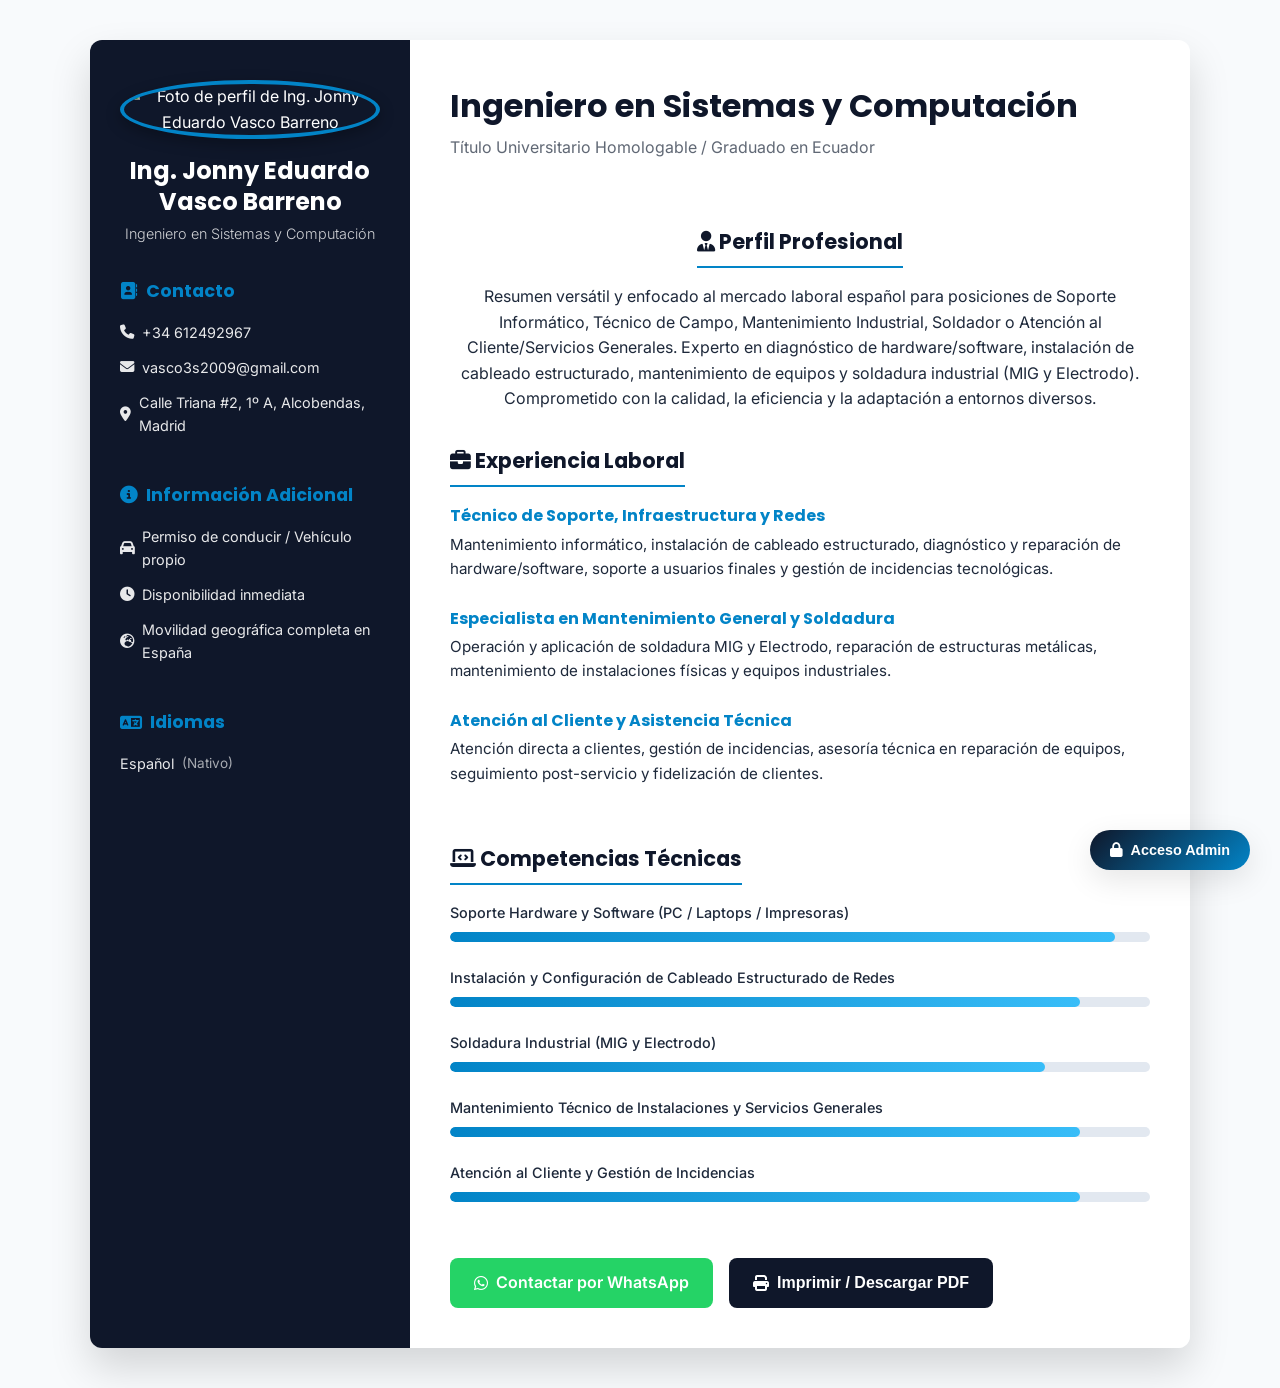
==== cv.html @ 02014654 "Fijar imagenes permanentes en el codigo y GitHub Pages" ====
﻿<!DOCTYPE html>
<html lang="es">
<head>
    <meta charset="UTF-8">
    <meta name="viewport" content="width=device-width, initial-scale=1.0">
    <title>CV - Ing. Jonny Eduardo Vasco Barreno | Vasco Tech Alcobendas</title>
    <!-- Font Awesome 6.5.1 -->
    <link rel="stylesheet" href="https://cdnjs.cloudflare.com/ajax/libs/font-awesome/6.5.1/css/all.min.css">
    <!-- Google Fonts: Poppins e Inter -->
    <link rel="preconnect" href="https://fonts.googleapis.com">
    <link rel="preconnect" href="https://fonts.gstatic.com" crossorigin>
    <link href="https://fonts.googleapis.com/css2?family=Inter:wght@300;400;500;600;700&family=Poppins:wght@400;500;600;700;800&display=swap" rel="stylesheet">
    <!-- Estilos locales -->
    <link rel="stylesheet" href="style.css">
</head>
<body>
    <div class="cv-container">
        <!-- Columna Izquierda: Sidebar -->
        <aside class="cv-sidebar">
            <div class="profile-section">
                <img src="https://images.unsplash.com/photo-1507003211169-0a1dd7228f2d?q=80&w=200" alt="Foto de perfil de Ing. Jonny Eduardo Vasco Barreno" id="profile-img-cv" class="profile-img">
                <h1 class="profile-name">Ing. Jonny Eduardo<br>Vasco Barreno</h1>
                <p class="profile-title">Ingeniero en Sistemas y Computación</p>
            </div>

            <section class="contact-section">
                <h2><i class="fas fa-address-book"></i> Contacto</h2>
                <ul class="contact-info">
                    <li><i class="fas fa-phone"></i> +34 612492967</li>
                    <li><i class="fas fa-envelope"></i> vasco3s2009@gmail.com</li>
                    <li><i class="fas fa-map-marker-alt"></i> Calle Triana #2, 1º A, Alcobendas, Madrid</li>
                </ul>
            </section>

            <section class="info-section">
                <h2><i class="fas fa-info-circle"></i> Información Adicional</h2>
                <ul class="info-list">
                    <li><i class="fas fa-car"></i> Permiso de conducir / Vehículo propio</li>
                    <li><i class="fas fa-clock"></i> Disponibilidad inmediata</li>
                    <li><i class="fas fa-globe-europe"></i> Movilidad geográfica completa en España</li>
                </ul>
            </section>

            <section class="languages-section">
                <h2><i class="fas fa-language"></i> Idiomas</h2>
                <ul class="lang-list">
                    <li><span class="lang-name">Español</span> <span class="lang-level">(Nativo)</span></li>
                </ul>
            </section>
        </aside>

        <!-- Columna Derecha: Main Content -->
        <main class="cv-main">
            <section class="title-section">
                <h1 class="main-title">Ingeniero en Sistemas y Computación</h1>
                <p class="subtitle">Título Universitario Homologable / Graduado en Ecuador</p>
            </section>

            <section class="profile-section">
                <h2><i class="fas fa-user-tie"></i> Perfil Profesional</h2>
                <p>Resumen versátil y enfocado al mercado laboral español para posiciones de Soporte Informático, Técnico de Campo, Mantenimiento Industrial, Soldador o Atención al Cliente/Servicios Generales. Experto en diagnóstico de hardware/software, instalación de cableado estructurado, mantenimiento de equipos y soldadura industrial (MIG y Electrodo). Comprometido con la calidad, la eficiencia y la adaptación a entornos diversos.</p>
            </section>

            <section class="experience-section">
                <h2><i class="fas fa-briefcase"></i> Experiencia Laboral</h2>
                <div class="experience-item">
                    <h3>Técnico de Soporte, Infraestructura y Redes</h3>
                    <p class="exp-desc">Mantenimiento informático, instalación de cableado estructurado, diagnóstico y reparación de hardware/software, soporte a usuarios finales y gestión de incidencias tecnológicas.</p>
                </div>
                <div class="experience-item">
                    <h3>Especialista en Mantenimiento General y Soldadura</h3>
                    <p class="exp-desc">Operación y aplicación de soldadura MIG y Electrodo, reparación de estructuras metálicas, mantenimiento de instalaciones físicas y equipos industriales.</p>
                </div>
                <div class="experience-item">
                    <h3>Atención al Cliente y Asistencia Técnica</h3>
                    <p class="exp-desc">Atención directa a clientes, gestión de incidencias, asesoría técnica en reparación de equipos, seguimiento post-servicio y fidelización de clientes.</p>
                </div>
            </section>

            <section class="skills-section">
                <h2><i class="fas fa-laptop-code"></i> Competencias Técnicas</h2>
                <div class="skills-grid">
                    <div class="skill-item">
                        <span class="skill-label">Soporte Hardware y Software (PC / Laptops / Impresoras)</span>
                        <div class="skill-bar"><div class="skill-level" style="width:95%"></div></div>
                    </div>
                    <div class="skill-item">
                        <span class="skill-label">Instalación y Configuración de Cableado Estructurado de Redes</span>
                        <div class="skill-bar"><div class="skill-level" style="width:90%"></div></div>
                    </div>
                    <div class="skill-item">
                        <span class="skill-label">Soldadura Industrial (MIG y Electrodo)</span>
                        <div class="skill-bar"><div class="skill-level" style="width:85%"></div></div>
                    </div>
                    <div class="skill-item">
                        <span class="skill-label">Mantenimiento Técnico de Instalaciones y Servicios Generales</span>
                        <div class="skill-bar"><div class="skill-level" style="width:90%"></div></div>
                    </div>
                    <div class="skill-item">
                        <span class="skill-label">Atención al Cliente y Gestión de Incidencias</span>
                        <div class="skill-bar"><div class="skill-level" style="width:90%"></div></div>
                    </div>
                </div>
            </section>

            <section class="actions-section">
                <a href="https://wa.me/34612492967?text=Hola%20me%20interesa%20su%20perfil%20profesional" class="btn btn-whatsapp" target="_blank">
                    <i class="fab fa-whatsapp"></i> Contactar por WhatsApp
                </a>
                <button class="btn btn-print" onclick="window.print()">
                    <i class="fas fa-print"></i> Imprimir / Descargar PDF
                </button>
            </section>
        </main>
    </div>

    <!-- Admin Button (fixed at bottom right) -->
    <button id="open-admin-btn" class="admin-link-fixed" aria-label="Acceso de administración">
        <i class="fas fa-lock"></i> Acceso Admin
    </button>

    <!-- Admin Modal -->
    <div id="admin-modal" class="modal">
        <div class="modal-content">
            <span class="modal-close" id="close-admin-btn">&times;</span>
            <h2>Panel de Administración</h2>
            <form id="admin-form">
                <div class="form-group">
                    <label for="admin-password">Contraseña de Administrador:</label>
                    <input type="password" id="admin-password" placeholder="admin123" required>
                </div>
                <div class="form-group">
                    <label for="hero-image-url">URL de Imagen de Hero:</label>
                    <input type="url" id="hero-image-url" placeholder="https://ejemplo.com/imagen.jpg" required>
                </div>
                <button type="submit" class="btn btn-primary">Guardar Cambios</button>
                <p id="admin-message" class="admin-message"></p>
            </form>
        </div>
    </div>

    <script src="script.js"></script>
</body>
</html>
---- style.css ----
﻿:root {
    --primary: #0f172a;
    --accent: #0284c7;
    --text-dark: #1e293b;
    --bg-light: #f8fafc;
    --white: #ffffff;
    --shadow-sm: 0 4px 6px rgba(0, 0, 0, 0.05);
    --shadow-md: 0 10px 30px rgba(0, 0, 0, 0.1);
    --shadow-lg: 0 20px 40px rgba(0, 0, 0, 0.15);
    --transition: all 0.3s cubic-bezier(0.4, 0, 0.2, 1);
}

*, *::before, *::after {
    margin: 0;
    padding: 0;
    box-sizing: border-box;
}

html {
    scroll-behavior: smooth;
}

body {
    font-family: 'Inter', sans-serif;
    line-height: 1.6;
    color: var(--text-dark);
    background-color: var(--bg-light);
    min-height: 100vh;
}

/* ===== HEADER / NAVIGATION ===== */
header {
    position: fixed;
    top: 0;
    left: 0;
    right: 0;
    z-index: 1000;
    background: rgba(15, 23, 42, 0.85);
    backdrop-filter: blur(10px);
    -webkit-backdrop-filter: blur(10px);
    padding: 0 2rem;
    box-shadow: var(--shadow-sm);
}

header .container {
    display: flex;
    justify-content: space-between;
    align-items: center;
    height: 70px;
    max-width: 1200px;
    margin: 0 auto;
}

.logo {
    font-family: 'Poppins', sans-serif;
    font-size: 1.5rem;
    font-weight: 700;
    text-decoration: none;
    color: var(--white);
    display: flex;
    align-items: center;
    gap: 0.5rem;
}

.logo .accent {
    color: var(--accent);
}

/* Hamburger Menu */
.menu-toggle {
    display: none;
    background: none;
    border: none;
    color: var(--white);
    font-size: 1.5rem;
    cursor: pointer;
    padding: 0.5rem;
}

#nav-menu {
    display: flex;
    align-items: center;
    gap: 2rem;
    list-style: none;
}

#nav-menu a {
    color: var(--white);
    text-decoration: none;
    font-weight: 500;
    font-size: 0.95rem;
    transition: var(--transition);
    position: relative;
    padding: 0.25rem 0;
}

#nav-menu a::after {
    content: '';
    position: absolute;
    bottom: 0;
    left: 0;
    width: 0;
    height: 2px;
    background: var(--accent);
    transition: var(--transition);
}

#nav-menu a:hover::after,
#nav-menu a.active::after {
    width: 100%;
}

#nav-menu a:hover {
    color: var(--accent);
}

/* Mobile Menu */
@media (max-width: 768px) {
    .menu-toggle {
        display: block;
    }
    
    #nav-menu {
        position: fixed;
        top: 70px;
        left: 0;
        right: 0;
        background: rgba(15, 23, 42, 0.98);
        backdrop-filter: blur(10px);
        flex-direction: column;
        align-items: center;
        padding: 2rem 0;
        gap: 1.5rem;
        transform: translateY(-100%);
        opacity: 0;
        visibility: hidden;
        transition: var(--transition);
    }
    
    #nav-menu.active {
        transform: translateY(0);
        opacity: 1;
        visibility: visible;
    }
}

/* ===== HERO BANNER ===== */
.hero-section {
    min-height: 85vh;
    width: 100%;
    position: relative;
    display: flex;
    align-items: center;
    justify-content: center;
    overflow: hidden;
    background: var(--primary);
}

.hero-background {
    position: absolute;
    top: 0;
    left: 0;
    width: 100%;
    height: 100%;
    z-index: 1;
}

.hero-background img {
    width: 100%;
    height: 100%;
    object-fit: cover;
}

.hero-overlay {
    position: absolute;
    top: 0;
    left: 0;
    width: 100%;
    height: 100%;
    background: rgba(10, 25, 47, 0.8);
    z-index: 2;
}

.hero-content {
    position: relative;
    z-index: 3;
    text-align: center;
    max-width: 900px;
    padding: 2rem;
    color: var(--white);
}

.hero-title {
    font-family: 'Poppins', sans-serif;
    font-size: 3rem;
    font-weight: 800;
    margin-bottom: 1rem;
    line-height: 1.2;
    text-shadow: 0 4px 6px rgba(0, 0, 0, 0.3);
}

.hero-subtitle {
    font-size: 1.25rem;
    margin-bottom: 2.5rem;
    opacity: 0.9;
    font-weight: 300;
}

/* CTA Buttons */
.hero-actions {
    display: flex;
    flex-wrap: wrap;
    gap: 1rem;
    justify-content: center;
}

.btn {
    border-radius: 8px;
    padding: 12px 24px;
    font-size: 1rem;
    font-weight: 600;
    text-decoration: none;
    display: inline-flex;
    align-items: center;
    gap: 0.5rem;
    transition: var(--transition);
    cursor: pointer;
    border: none;
}

.btn-primary {
    background: linear-gradient(135deg, var(--accent), #0ea5e9);
    color: var(--white);
    box-shadow: 0 4px 15px rgba(2, 132, 199, 0.4);
}

.btn-primary:hover {
    transform: translateY(-2px);
    box-shadow: 0 8px 25px rgba(2, 132, 199, 0.5);
}

.btn-secondary {
    background: var(--white);
    color: var(--primary);
    box-shadow: var(--shadow-md);
}

.btn-secondary:hover {
    transform: translateY(-2px);
    box-shadow: var(--shadow-lg);
}

.btn-tertiary {
    background: transparent;
    color: var(--white);
    border: 2px solid rgba(255, 255, 255, 0.5);
}

.btn-tertiary:hover {
    background: rgba(255, 255, 255, 0.1);
    border-color: var(--white);
}

/* ===== SERVICES SECTION ===== */
.services-section {
    padding: 5rem 2rem;
    background: var(--bg-light);
}

.services-section .container {
    max-width: 1200px;
    margin: 0 auto;
}

.section-title {
    font-family: 'Poppins', sans-serif;
    font-size: 2rem;
    font-weight: 700;
    text-align: center;
    margin-bottom: 0.5rem;
    color: var(--primary);
}

.section-subtitle {
    text-align: center;
    color: var(--text-dark);
    margin-bottom: 3rem;
    opacity: 0.8;
}

.services-grid {
    display: grid;
    grid-template-columns: repeat(auto-fit, minmax(280px, 1fr));
    gap: 2rem;
}

.service-card {
    background: var(--white);
    border: 1px solid rgba(0, 0, 0, 0.05);
    border-radius: 12px;
    padding: 2rem;
    box-shadow: var(--shadow-sm);
    transition: var(--transition);
    text-align: center;
}

.service-card:hover {
    transform: translateY(-5px);
    box-shadow: var(--shadow-md);
}

.service-icon {
    font-size: 2.5rem;
    color: var(--accent);
    margin-bottom: 1rem;
}

.service-card h3 {
    font-family: 'Poppins', sans-serif;
    font-size: 1.3rem;
    margin-bottom: 0.75rem;
    color: var(--primary);
}

.service-card p {
    color: var(--text-dark);
    line-height: 1.6;
}

/* ===== FOOTER ===== */
footer {
    background: var(--primary);
    color: var(--white);
    padding: 3rem 2rem 1rem;
}

footer .container {
    max-width: 1200px;
    margin: 0 auto;
}

.footer-content {
    display: grid;
    grid-template-columns: repeat(auto-fit, minmax(200px, 1fr));
    gap: 2rem;
    margin-bottom: 2rem;
}

.footer-info h3 {
    font-family: 'Poppins', sans-serif;
    font-size: 1.2rem;
    margin-bottom: 1rem;
    color: var(--accent);
}

.footer-info p {
    margin-bottom: 0.5rem;
    display: flex;
    align-items: center;
    gap: 0.5rem;
    opacity: 0.8;
}

.footer-links ul {
    list-style: none;
}

.footer-links li {
    margin-bottom: 0.5rem;
}

.footer-links a {
    color: var(--white);
    text-decoration: none;
    opacity: 0.8;
    transition: var(--transition);
}

.footer-links a:hover {
    color: var(--accent);
    opacity: 1;
}

.social-icons {
    display: flex;
    gap: 1rem;
}

.social-icons a {
    color: var(--white);
    font-size: 1.2rem;
    transition: var(--transition);
}

.social-icons a:hover {
    color: var(--accent);
}

.footer-bottom {
    text-align: center;
    padding-top: 1rem;
    border-top: 1px solid rgba(255, 255, 255, 0.1);
    display: flex;
    justify-content: space-between;
    align-items: center;
    flex-wrap: wrap;
    gap: 1rem;
}

.admin-link {
    background: none;
    border: 1px solid rgba(255, 255, 255, 0.3);
    color: var(--white);
    padding: 0.5rem 1rem;
    border-radius: 50px;
    cursor: pointer;
    transition: var(--transition);
    font-size: 0.9rem;
}

.admin-link:hover {
    background: rgba(255, 255, 255, 0.1);
    border-color: var(--accent);
}

/* ===== ADMIN MODAL ===== */
.modal {
    position: fixed;
    top: 0;
    left: 0;
    width: 100%;
    height: 100%;
    background: rgba(0, 0, 0, 0.6);
    z-index: 2000;
    display: none;
    align-items: center;
    justify-content: center;
    backdrop-filter: blur(5px);
}

.modal.active {
    display: flex;
}

.modal-content {
    background: var(--white);
    padding: 2rem;
    border-radius: 12px;
    max-width: 500px;
    width: 90%;
    position: relative;
    box-shadow: var(--shadow-lg);
    animation: modalSlideIn 0.3s ease-out;
}

@keyframes modalSlideIn {
    from {
        opacity: 0;
        transform: translateY(-20px);
    }
    to {
        opacity: 1;
        transform: translateY(0);
    }
}

.modal-close {
    position: absolute;
    top: 1rem;
    right: 1rem;
    background: none;
    border: none;
    font-size: 1.5rem;
    cursor: pointer;
    color: var(--text-dark);
    transition: var(--transition);
}

.modal-close:hover {
    color: #ef4444;
}

.modal-content h2 {
    font-family: 'Poppins', sans-serif;
    margin-bottom: 1.5rem;
    color: var(--primary);
}

.form-group {
    margin-bottom: 1rem;
}

.form-group label {
    display: block;
    margin-bottom: 0.5rem;
    font-weight: 500;
    color: var(--text-dark);
}

.form-group input {
    width: 100%;
    padding: 0.75rem;
    border: 1px solid #e2e8f0;
    border-radius: 8px;
    font-size: 1rem;
    transition: var(--transition);
}

.form-group input:focus {
    outline: none;
    border-color: var(--accent);
    box-shadow: 0 0 0 3px rgba(2, 132, 199, 0.1);
}

.admin-message {
    margin-top: 1rem;
    font-weight: 500;
}

/* ===== CV LAYOUT ===== */
.cv-container {
    display: grid;
    grid-template-columns: 320px 1fr;
    gap: 0;
    max-width: 1100px;
    margin: 40px auto;
    box-shadow: var(--shadow-lg);
    border-radius: 12px;
    overflow: hidden;
}

/* Left Sidebar */
.cv-sidebar {
    background: var(--primary);
    color: var(--white);
    padding: 40px 30px;
    display: flex;
    flex-direction: column;
    gap: 2rem;
}

.profile-section {
    text-align: center;
}

.profile-img {
    width: 150px;
    height: 150px;
    border-radius: 50%;
    object-fit: cover;
    border: 4px solid var(--accent);
    margin-bottom: 1rem;
    box-shadow: 0 5px 15px rgba(0, 0, 0, 0.3);
}

.profile-name {
    font-family: 'Poppins', sans-serif;
    font-size: 1.5rem;
    font-weight: 700;
    margin-bottom: 0.25rem;
    line-height: 1.3;
}

.profile-title {
    font-size: 0.9rem;
    opacity: 0.8;
    font-weight: 300;
}

.contact-section h2,
.info-section h2,
.languages-section h2 {
    font-family: 'Poppins', sans-serif;
    font-size: 1.1rem;
    margin-bottom: 1rem;
    color: var(--accent);
    display: flex;
    align-items: center;
    gap: 0.5rem;
}

.contact-info,
.info-list,
.lang-list {
    list-style: none;
}

.contact-info li,
.info-list li,
.lang-list li {
    margin-bottom: 0.75rem;
    display: flex;
    align-items: center;
    gap: 0.5rem;
    font-size: 0.9rem;
    opacity: 0.9;
}

.lang-level {
    font-size: 0.85rem;
    opacity: 0.7;
}

/* Right Main Content */
.cv-main {
    background: var(--white);
    padding: 40px;
    display: flex;
    flex-direction: column;
    gap: 2rem;
}

.main-title {
    font-family: 'Poppins', sans-serif;
    font-size: 2rem;
    font-weight: 700;
    color: var(--primary);
    margin-bottom: 0.25rem;
}

.subtitle {
    color: var(--text-dark);
    opacity: 0.7;
    margin-bottom: 2rem;
}

.profile-section h2,
.experience-section h2,
.skills-section h2 {
    font-family: 'Poppins', sans-serif;
    font-size: 1.3rem;
    color: var(--primary);
    border-bottom: 2px solid var(--accent);
    padding-bottom: 0.5rem;
    display: inline-block;
    margin-bottom: 1rem;
}

.experience-item {
    margin-bottom: 1.5rem;
}

.experience-item h3 {
    font-family: 'Poppins', sans-serif;
    font-size: 1rem;
    color: var(--accent);
    margin-bottom: 0.25rem;
}

.exp-desc {
    color: var(--text-dark);
    line-height: 1.6;
    font-size: 0.95rem;
}

/* Skills Bars */
.skills-grid {
    display: flex;
    flex-direction: column;
    gap: 1rem;
}

.skill-item {
    margin-bottom: 0.5rem;
}

.skill-label {
    display: block;
    margin-bottom: 0.5rem;
    font-weight: 500;
    font-size: 0.9rem;
    color: var(--text-dark);
}

.skill-bar {
    width: 100%;
    height: 10px;
    background: #e2e8f0;
    border-radius: 5px;
    overflow: hidden;
}

.skill-level {
    height: 100%;
    background: linear-gradient(90deg, var(--accent), #38bdf8);
    border-radius: 5px;
    transition: width 1s ease-in-out;
}

/* Action Buttons */
.actions-section {
    display: flex;
    flex-wrap: wrap;
    gap: 1rem;
    margin-top: 1rem;
}

.btn-whatsapp {
    background: #25d366;
    color: var(--white);
    padding: 0.75rem 1.5rem;
    border-radius: 8px;
    text-decoration: none;
    font-weight: 600;
    display: inline-flex;
    align-items: center;
    gap: 0.5rem;
    transition: var(--transition);
}

.btn-whatsapp:hover {
    background: #128C7E;
    transform: translateY(-2px);
}

.btn-print {
    background: var(--primary);
    color: var(--white);
    padding: 0.75rem 1.5rem;
    border-radius: 8px;
    border: none;
    cursor: pointer;
    font-weight: 600;
    display: inline-flex;
    align-items: center;
    gap: 0.5rem;
    transition: var(--transition);
}

.btn-print:hover {
    background: #1e293b;
    transform: translateY(-2px);
}

/* ===== ADMIN FIXED BUTTON FOR CV ===== */
.admin-link-fixed {
    position: fixed;
    bottom: 30px;
    right: 30px;
    background: linear-gradient(135deg, var(--primary), var(--accent));
    color: var(--white);
    padding: 0.75rem 1.25rem;
    border-radius: 50px;
    cursor: pointer;
    transition: var(--transition);
    font-size: 0.9rem;
    font-weight: 600;
    box-shadow: var(--shadow-md);
    z-index: 999;
    display: flex;
    align-items: center;
    gap: 0.5rem;
    border: none;
}

.admin-link-fixed:hover {
    transform: translateY(-3px);
    box-shadow: var(--shadow-lg);
}

/* ===== FADE-IN ANIMATIONS ===== */
@keyframes fadeInUp {
    from {
        opacity: 0;
        transform: translateY(30px);
    }
    to {
        opacity: 1;
        transform: translateY(0);
    }
}

.fade-in {
    opacity: 0;
    animation: fadeInUp 0.6s ease-out forwards;
}

.fade-in-1 { animation-delay: 0.1s; }
.fade-in-2 { animation-delay: 0.2s; }
.fade-in-3 { animation-delay: 0.3s; }
.fade-in-4 { animation-delay: 0.4s; }

/* ===== PRINT STYLES ===== */
@media print {
    header, footer, .admin-link-fixed, .modal {
        display: none !important;
    }
    
    .cv-container {
        box-shadow: none;
        margin: 0;
        display: block;
    }
    
    .cv-sidebar {
        background: #f1f5f9 !important;
        color: #1e293b !important;
    }
    
    .profile-img {
        border-color: #0284c7;
    }
}

/* ===== RESPONSIVE ===== */
@media (max-width: 768px) {
    .cv-container {
        grid-template-columns: 1fr;
    }
    
    .cv-sidebar {
        padding: 2rem;
    }
    
    .cv-main {
        padding: 2rem;
    }
    
    .hero-title {
        font-size: 2rem;
    }
    
    .hero-subtitle {
        font-size: 1rem;
    }
}
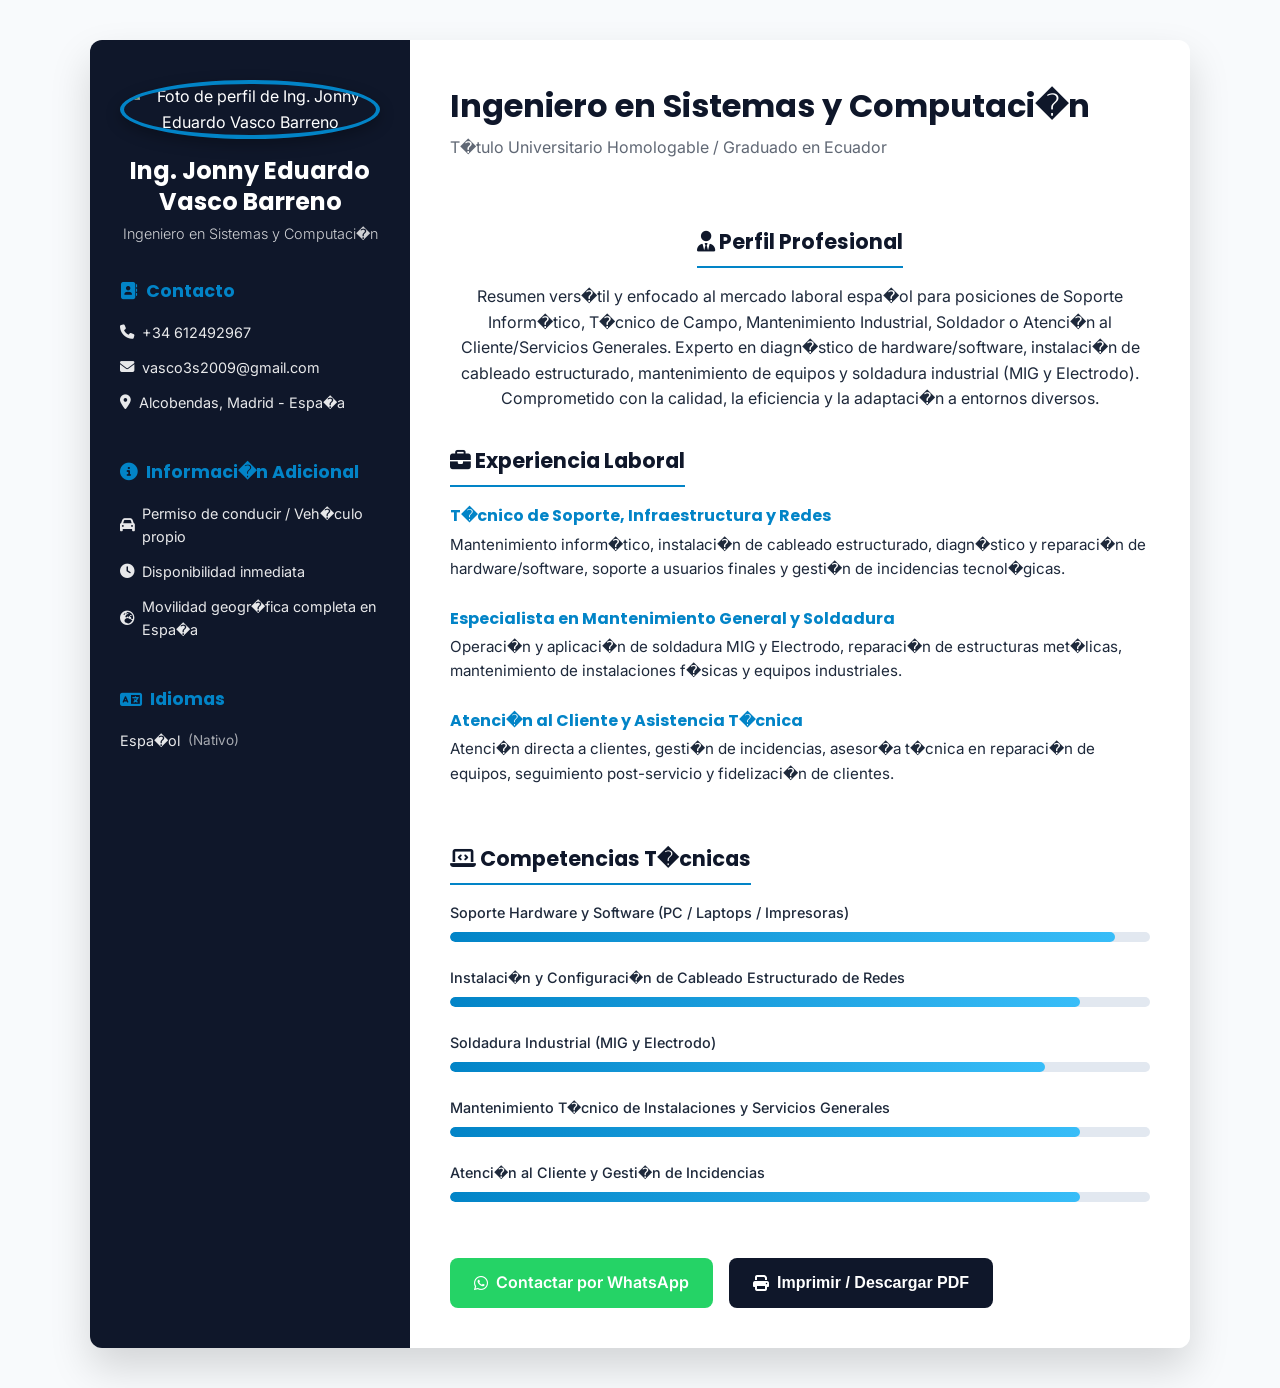
==== commit 25d09071: "Fix UTF-8 encoding" ====
--- a/cv.html
+++ b/cv.html
@@ -1,4 +1,4 @@
-﻿<!DOCTYPE html>
+<!DOCTYPE html>
 <html lang="es">
 <head>
     <meta charset="UTF-8">
@@ -13,14 +13,15 @@
     <!-- Estilos locales -->
     <link rel="stylesheet" href="style.css">
 </head>
+<meta charset="UTF-8">
 <body>
     <div class="cv-container">
         <!-- Columna Izquierda: Sidebar -->
         <aside class="cv-sidebar">
             <div class="profile-section">
-                <img src="https://images.unsplash.com/photo-1507003211169-0a1dd7228f2d?q=80&w=200" alt="Foto de perfil de Ing. Jonny Eduardo Vasco Barreno" id="profile-img-cv" class="profile-img">
+                <img src="https://scontent-mad1-1.xx.fbcdn.net/v/t39.30808-6/829137377_1074063778867926_5839593242863485234_n.jpg?stp=dst-jpg_tt6&cstp=mx864x863&ctp=s864x863&_nc_cat=102&ccb=1-7&_nc_sid=6ee11a&_nc_ohc=-erC6nvDLV4Q7kNvwG2QUHY&_nc_oc=Adq-GVQN6awpLHpg--c1O4Q_1v_vTItUYoOlGm10Qt5p7Rcw7vxBoX81ZN5Y6umU5rk&_nc_zt=23&_nc_ht=scontent-mad1-1.xx&_nc_gid=gHOF_grSKppvXZ_T6NCb5Q&_nc_ss=7b2a8&oh=00_AQNHhOpcdLUcVbDbBa9IS7drCjH97a9dZBU5TESb_ovpeg&oe=6AC1A986" alt="Foto de perfil de Ing. Jonny Eduardo Vasco Barreno" id="profile-img-cv" class="profile-img">
                 <h1 class="profile-name">Ing. Jonny Eduardo<br>Vasco Barreno</h1>
-                <p class="profile-title">Ingeniero en Sistemas y Computación</p>
+                <p class="profile-title">Ingeniero en Sistemas y Computaci�n</p>
             </div>
 
             <section class="contact-section">
@@ -28,23 +29,23 @@
                 <ul class="contact-info">
                     <li><i class="fas fa-phone"></i> +34 612492967</li>
                     <li><i class="fas fa-envelope"></i> vasco3s2009@gmail.com</li>
-                    <li><i class="fas fa-map-marker-alt"></i> Calle Triana #2, 1º A, Alcobendas, Madrid</li>
+                                        <li><i class="fas fa-map-marker-alt"></i> Alcobendas, Madrid - Espa�a</li>
                 </ul>
             </section>
 
             <section class="info-section">
-                <h2><i class="fas fa-info-circle"></i> Información Adicional</h2>
+                <h2><i class="fas fa-info-circle"></i> Informaci�n Adicional</h2>
                 <ul class="info-list">
-                    <li><i class="fas fa-car"></i> Permiso de conducir / Vehículo propio</li>
+                    <li><i class="fas fa-car"></i> Permiso de conducir / Veh�culo propio</li>
                     <li><i class="fas fa-clock"></i> Disponibilidad inmediata</li>
-                    <li><i class="fas fa-globe-europe"></i> Movilidad geográfica completa en España</li>
+                    <li><i class="fas fa-globe-europe"></i> Movilidad geogr�fica completa en Espa�a</li>
                 </ul>
             </section>
 
             <section class="languages-section">
                 <h2><i class="fas fa-language"></i> Idiomas</h2>
                 <ul class="lang-list">
-                    <li><span class="lang-name">Español</span> <span class="lang-level">(Nativo)</span></li>
+                    <li><span class="lang-name">Espa�ol</span> <span class="lang-level">(Nativo)</span></li>
                 </ul>
             </section>
         </aside>
@@ -52,40 +53,40 @@
         <!-- Columna Derecha: Main Content -->
         <main class="cv-main">
             <section class="title-section">
-                <h1 class="main-title">Ingeniero en Sistemas y Computación</h1>
-                <p class="subtitle">Título Universitario Homologable / Graduado en Ecuador</p>
+                <h1 class="main-title">Ingeniero en Sistemas y Computaci�n</h1>
+                <p class="subtitle">T�tulo Universitario Homologable / Graduado en Ecuador</p>
             </section>
 
             <section class="profile-section">
                 <h2><i class="fas fa-user-tie"></i> Perfil Profesional</h2>
-                <p>Resumen versátil y enfocado al mercado laboral español para posiciones de Soporte Informático, Técnico de Campo, Mantenimiento Industrial, Soldador o Atención al Cliente/Servicios Generales. Experto en diagnóstico de hardware/software, instalación de cableado estructurado, mantenimiento de equipos y soldadura industrial (MIG y Electrodo). Comprometido con la calidad, la eficiencia y la adaptación a entornos diversos.</p>
+                <p>Resumen vers�til y enfocado al mercado laboral espa�ol para posiciones de Soporte Inform�tico, T�cnico de Campo, Mantenimiento Industrial, Soldador o Atenci�n al Cliente/Servicios Generales. Experto en diagn�stico de hardware/software, instalaci�n de cableado estructurado, mantenimiento de equipos y soldadura industrial (MIG y Electrodo). Comprometido con la calidad, la eficiencia y la adaptaci�n a entornos diversos.</p>
             </section>
 
             <section class="experience-section">
                 <h2><i class="fas fa-briefcase"></i> Experiencia Laboral</h2>
                 <div class="experience-item">
-                    <h3>Técnico de Soporte, Infraestructura y Redes</h3>
-                    <p class="exp-desc">Mantenimiento informático, instalación de cableado estructurado, diagnóstico y reparación de hardware/software, soporte a usuarios finales y gestión de incidencias tecnológicas.</p>
+                    <h3>T�cnico de Soporte, Infraestructura y Redes</h3>
+                    <p class="exp-desc">Mantenimiento inform�tico, instalaci�n de cableado estructurado, diagn�stico y reparaci�n de hardware/software, soporte a usuarios finales y gesti�n de incidencias tecnol�gicas.</p>
                 </div>
                 <div class="experience-item">
                     <h3>Especialista en Mantenimiento General y Soldadura</h3>
-                    <p class="exp-desc">Operación y aplicación de soldadura MIG y Electrodo, reparación de estructuras metálicas, mantenimiento de instalaciones físicas y equipos industriales.</p>
+                    <p class="exp-desc">Operaci�n y aplicaci�n de soldadura MIG y Electrodo, reparaci�n de estructuras met�licas, mantenimiento de instalaciones f�sicas y equipos industriales.</p>
                 </div>
                 <div class="experience-item">
-                    <h3>Atención al Cliente y Asistencia Técnica</h3>
-                    <p class="exp-desc">Atención directa a clientes, gestión de incidencias, asesoría técnica en reparación de equipos, seguimiento post-servicio y fidelización de clientes.</p>
+                    <h3>Atenci�n al Cliente y Asistencia T�cnica</h3>
+                    <p class="exp-desc">Atenci�n directa a clientes, gesti�n de incidencias, asesor�a t�cnica en reparaci�n de equipos, seguimiento post-servicio y fidelizaci�n de clientes.</p>
                 </div>
             </section>
 
             <section class="skills-section">
-                <h2><i class="fas fa-laptop-code"></i> Competencias Técnicas</h2>
+                <h2><i class="fas fa-laptop-code"></i> Competencias T�cnicas</h2>
                 <div class="skills-grid">
                     <div class="skill-item">
                         <span class="skill-label">Soporte Hardware y Software (PC / Laptops / Impresoras)</span>
                         <div class="skill-bar"><div class="skill-level" style="width:95%"></div></div>
                     </div>
                     <div class="skill-item">
-                        <span class="skill-label">Instalación y Configuración de Cableado Estructurado de Redes</span>
+                        <span class="skill-label">Instalaci�n y Configuraci�n de Cableado Estructurado de Redes</span>
                         <div class="skill-bar"><div class="skill-level" style="width:90%"></div></div>
                     </div>
                     <div class="skill-item">
@@ -93,11 +94,11 @@
                         <div class="skill-bar"><div class="skill-level" style="width:85%"></div></div>
                     </div>
                     <div class="skill-item">
-                        <span class="skill-label">Mantenimiento Técnico de Instalaciones y Servicios Generales</span>
+                        <span class="skill-label">Mantenimiento T�cnico de Instalaciones y Servicios Generales</span>
                         <div class="skill-bar"><div class="skill-level" style="width:90%"></div></div>
                     </div>
                     <div class="skill-item">
-                        <span class="skill-label">Atención al Cliente y Gestión de Incidencias</span>
+                        <span class="skill-label">Atenci�n al Cliente y Gesti�n de Incidencias</span>
                         <div class="skill-bar"><div class="skill-level" style="width:90%"></div></div>
                     </div>
                 </div>
@@ -114,31 +115,9 @@
         </main>
     </div>
 
-    <!-- Admin Button (fixed at bottom right) -->
-    <button id="open-admin-btn" class="admin-link-fixed" aria-label="Acceso de administración">
-        <i class="fas fa-lock"></i> Acceso Admin
-    </button>
-
-    <!-- Admin Modal -->
-    <div id="admin-modal" class="modal">
-        <div class="modal-content">
-            <span class="modal-close" id="close-admin-btn">&times;</span>
-            <h2>Panel de Administración</h2>
-            <form id="admin-form">
-                <div class="form-group">
-                    <label for="admin-password">Contraseña de Administrador:</label>
-                    <input type="password" id="admin-password" placeholder="admin123" required>
-                </div>
-                <div class="form-group">
-                    <label for="hero-image-url">URL de Imagen de Hero:</label>
-                    <input type="url" id="hero-image-url" placeholder="https://ejemplo.com/imagen.jpg" required>
-                </div>
-                <button type="submit" class="btn btn-primary">Guardar Cambios</button>
-                <p id="admin-message" class="admin-message"></p>
-            </form>
-        </div>
-    </div>
+    
 
     <script src="script.js"></script>
 </body>
 </html>
+
--- a/style.css
+++ b/style.css
@@ -730,35 +730,7 @@
 .btn-print:hover {
     background: #1e293b;
     transform: translateY(-2px);
-}
-
-/* ===== ADMIN FIXED BUTTON FOR CV ===== */
-.admin-link-fixed {
-    position: fixed;
-    bottom: 30px;
-    right: 30px;
-    background: linear-gradient(135deg, var(--primary), var(--accent));
-    color: var(--white);
-    padding: 0.75rem 1.25rem;
-    border-radius: 50px;
-    cursor: pointer;
-    transition: var(--transition);
-    font-size: 0.9rem;
-    font-weight: 600;
-    box-shadow: var(--shadow-md);
-    z-index: 999;
-    display: flex;
-    align-items: center;
-    gap: 0.5rem;
-    border: none;
-}
-
-.admin-link-fixed:hover {
-    transform: translateY(-3px);
-    box-shadow: var(--shadow-lg);
-}
-
-/* ===== FADE-IN ANIMATIONS ===== */
+}/* ===== FADE-IN ANIMATIONS ===== */
 @keyframes fadeInUp {
     from {
         opacity: 0;
@@ -782,7 +754,7 @@
 
 /* ===== PRINT STYLES ===== */
 @media print {
-    header, footer, .admin-link-fixed, .modal {
+    header, footer {
         display: none !important;
     }
     
@@ -824,3 +796,5 @@
         font-size: 1rem;
     }
 }
+
+
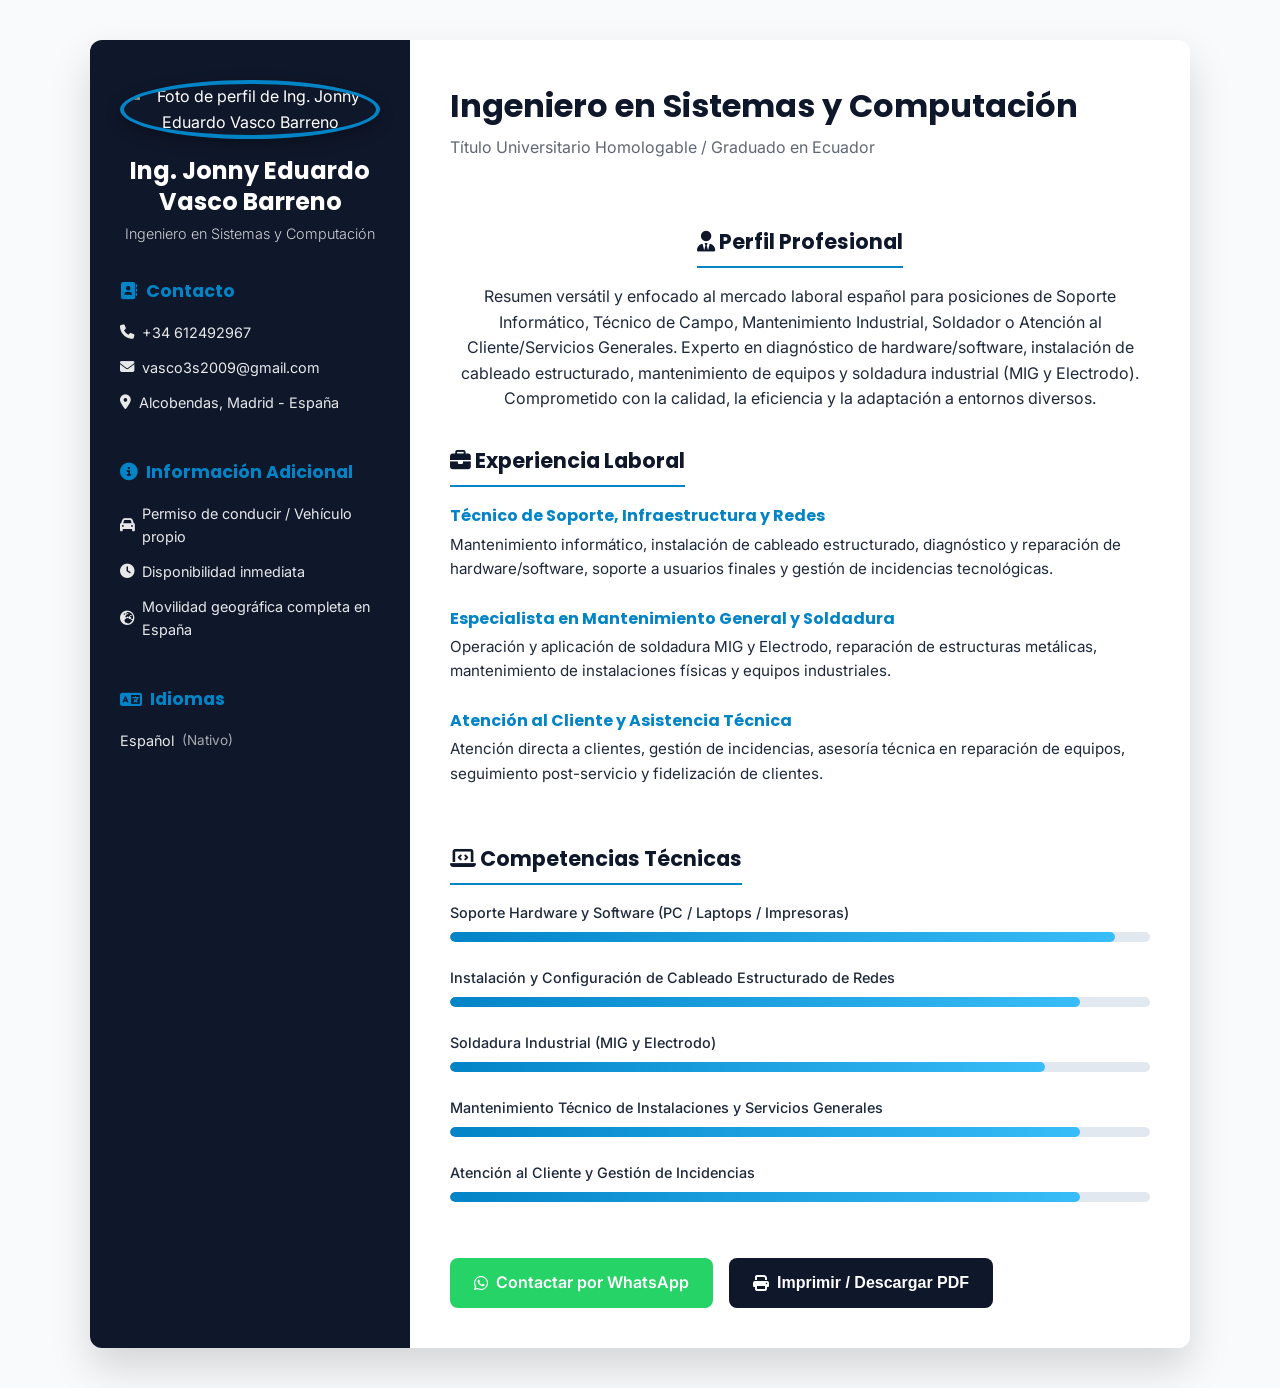
==== commit 89878196: "Fix typos in cv.html" ====
--- a/cv.html
+++ b/cv.html
@@ -13,7 +13,6 @@
     <!-- Estilos locales -->
     <link rel="stylesheet" href="style.css">
 </head>
-<meta charset="UTF-8">
 <body>
     <div class="cv-container">
         <!-- Columna Izquierda: Sidebar -->
@@ -21,7 +20,7 @@
             <div class="profile-section">
                 <img src="https://scontent-mad1-1.xx.fbcdn.net/v/t39.30808-6/829137377_1074063778867926_5839593242863485234_n.jpg?stp=dst-jpg_tt6&cstp=mx864x863&ctp=s864x863&_nc_cat=102&ccb=1-7&_nc_sid=6ee11a&_nc_ohc=-erC6nvDLV4Q7kNvwG2QUHY&_nc_oc=Adq-GVQN6awpLHpg--c1O4Q_1v_vTItUYoOlGm10Qt5p7Rcw7vxBoX81ZN5Y6umU5rk&_nc_zt=23&_nc_ht=scontent-mad1-1.xx&_nc_gid=gHOF_grSKppvXZ_T6NCb5Q&_nc_ss=7b2a8&oh=00_AQNHhOpcdLUcVbDbBa9IS7drCjH97a9dZBU5TESb_ovpeg&oe=6AC1A986" alt="Foto de perfil de Ing. Jonny Eduardo Vasco Barreno" id="profile-img-cv" class="profile-img">
                 <h1 class="profile-name">Ing. Jonny Eduardo<br>Vasco Barreno</h1>
-                <p class="profile-title">Ingeniero en Sistemas y Computaci�n</p>
+                <p class="profile-title">Ingeniero en Sistemas y Computación</p>
             </div>
 
             <section class="contact-section">
@@ -29,23 +28,23 @@
                 <ul class="contact-info">
                     <li><i class="fas fa-phone"></i> +34 612492967</li>
                     <li><i class="fas fa-envelope"></i> vasco3s2009@gmail.com</li>
-                                        <li><i class="fas fa-map-marker-alt"></i> Alcobendas, Madrid - Espa�a</li>
+                    <li><i class="fas fa-map-marker-alt"></i> Alcobendas, Madrid - España</li>
                 </ul>
             </section>
 
             <section class="info-section">
-                <h2><i class="fas fa-info-circle"></i> Informaci�n Adicional</h2>
+                <h2><i class="fas fa-info-circle"></i> Información Adicional</h2>
                 <ul class="info-list">
-                    <li><i class="fas fa-car"></i> Permiso de conducir / Veh�culo propio</li>
+                    <li><i class="fas fa-car"></i> Permiso de conducir / Vehículo propio</li>
                     <li><i class="fas fa-clock"></i> Disponibilidad inmediata</li>
-                    <li><i class="fas fa-globe-europe"></i> Movilidad geogr�fica completa en Espa�a</li>
+                    <li><i class="fas fa-globe-europe"></i> Movilidad geográfica completa en España</li>
                 </ul>
             </section>
 
             <section class="languages-section">
                 <h2><i class="fas fa-language"></i> Idiomas</h2>
                 <ul class="lang-list">
-                    <li><span class="lang-name">Espa�ol</span> <span class="lang-level">(Nativo)</span></li>
+                    <li><span class="lang-name">Español</span> <span class="lang-level">(Nativo)</span></li>
                 </ul>
             </section>
         </aside>
@@ -53,40 +52,40 @@
         <!-- Columna Derecha: Main Content -->
         <main class="cv-main">
             <section class="title-section">
-                <h1 class="main-title">Ingeniero en Sistemas y Computaci�n</h1>
-                <p class="subtitle">T�tulo Universitario Homologable / Graduado en Ecuador</p>
+                <h1 class="main-title">Ingeniero en Sistemas y Computación</h1>
+                <p class="subtitle">Título Universitario Homologable / Graduado en Ecuador</p>
             </section>
 
             <section class="profile-section">
                 <h2><i class="fas fa-user-tie"></i> Perfil Profesional</h2>
-                <p>Resumen vers�til y enfocado al mercado laboral espa�ol para posiciones de Soporte Inform�tico, T�cnico de Campo, Mantenimiento Industrial, Soldador o Atenci�n al Cliente/Servicios Generales. Experto en diagn�stico de hardware/software, instalaci�n de cableado estructurado, mantenimiento de equipos y soldadura industrial (MIG y Electrodo). Comprometido con la calidad, la eficiencia y la adaptaci�n a entornos diversos.</p>
+                <p>Resumen versátil y enfocado al mercado laboral español para posiciones de Soporte Informático, Técnico de Campo, Mantenimiento Industrial, Soldador o Atención al Cliente/Servicios Generales. Experto en diagnóstico de hardware/software, instalación de cableado estructurado, mantenimiento de equipos y soldadura industrial (MIG y Electrodo). Comprometido con la calidad, la eficiencia y la adaptación a entornos diversos.</p>
             </section>
 
             <section class="experience-section">
                 <h2><i class="fas fa-briefcase"></i> Experiencia Laboral</h2>
                 <div class="experience-item">
-                    <h3>T�cnico de Soporte, Infraestructura y Redes</h3>
-                    <p class="exp-desc">Mantenimiento inform�tico, instalaci�n de cableado estructurado, diagn�stico y reparaci�n de hardware/software, soporte a usuarios finales y gesti�n de incidencias tecnol�gicas.</p>
+                    <h3>Técnico de Soporte, Infraestructura y Redes</h3>
+                    <p class="exp-desc">Mantenimiento informático, instalación de cableado estructurado, diagnóstico y reparación de hardware/software, soporte a usuarios finales y gestión de incidencias tecnológicas.</p>
                 </div>
                 <div class="experience-item">
                     <h3>Especialista en Mantenimiento General y Soldadura</h3>
-                    <p class="exp-desc">Operaci�n y aplicaci�n de soldadura MIG y Electrodo, reparaci�n de estructuras met�licas, mantenimiento de instalaciones f�sicas y equipos industriales.</p>
+                    <p class="exp-desc">Operación y aplicación de soldadura MIG y Electrodo, reparación de estructuras metálicas, mantenimiento de instalaciones físicas y equipos industriales.</p>
                 </div>
                 <div class="experience-item">
-                    <h3>Atenci�n al Cliente y Asistencia T�cnica</h3>
-                    <p class="exp-desc">Atenci�n directa a clientes, gesti�n de incidencias, asesor�a t�cnica en reparaci�n de equipos, seguimiento post-servicio y fidelizaci�n de clientes.</p>
+                    <h3>Atención al Cliente y Asistencia Técnica</h3>
+                    <p class="exp-desc">Atención directa a clientes, gestión de incidencias, asesoría técnica en reparación de equipos, seguimiento post-servicio y fidelización de clientes.</p>
                 </div>
             </section>
 
             <section class="skills-section">
-                <h2><i class="fas fa-laptop-code"></i> Competencias T�cnicas</h2>
+                <h2><i class="fas fa-laptop-code"></i> Competencias Técnicas</h2>
                 <div class="skills-grid">
                     <div class="skill-item">
                         <span class="skill-label">Soporte Hardware y Software (PC / Laptops / Impresoras)</span>
                         <div class="skill-bar"><div class="skill-level" style="width:95%"></div></div>
                     </div>
                     <div class="skill-item">
-                        <span class="skill-label">Instalaci�n y Configuraci�n de Cableado Estructurado de Redes</span>
+                        <span class="skill-label">Instalación y Configuración de Cableado Estructurado de Redes</span>
                         <div class="skill-bar"><div class="skill-level" style="width:90%"></div></div>
                     </div>
                     <div class="skill-item">
@@ -94,11 +93,11 @@
                         <div class="skill-bar"><div class="skill-level" style="width:85%"></div></div>
                     </div>
                     <div class="skill-item">
-                        <span class="skill-label">Mantenimiento T�cnico de Instalaciones y Servicios Generales</span>
+                        <span class="skill-label">Mantenimiento Técnico de Instalaciones y Servicios Generales</span>
                         <div class="skill-bar"><div class="skill-level" style="width:90%"></div></div>
                     </div>
                     <div class="skill-item">
-                        <span class="skill-label">Atenci�n al Cliente y Gesti�n de Incidencias</span>
+                        <span class="skill-label">Atención al Cliente y Gestión de Incidencias</span>
                         <div class="skill-bar"><div class="skill-level" style="width:90%"></div></div>
                     </div>
                 </div>
@@ -115,9 +114,6 @@
         </main>
     </div>
 
-    
-
     <script src="script.js"></script>
 </body>
 </html>
-
